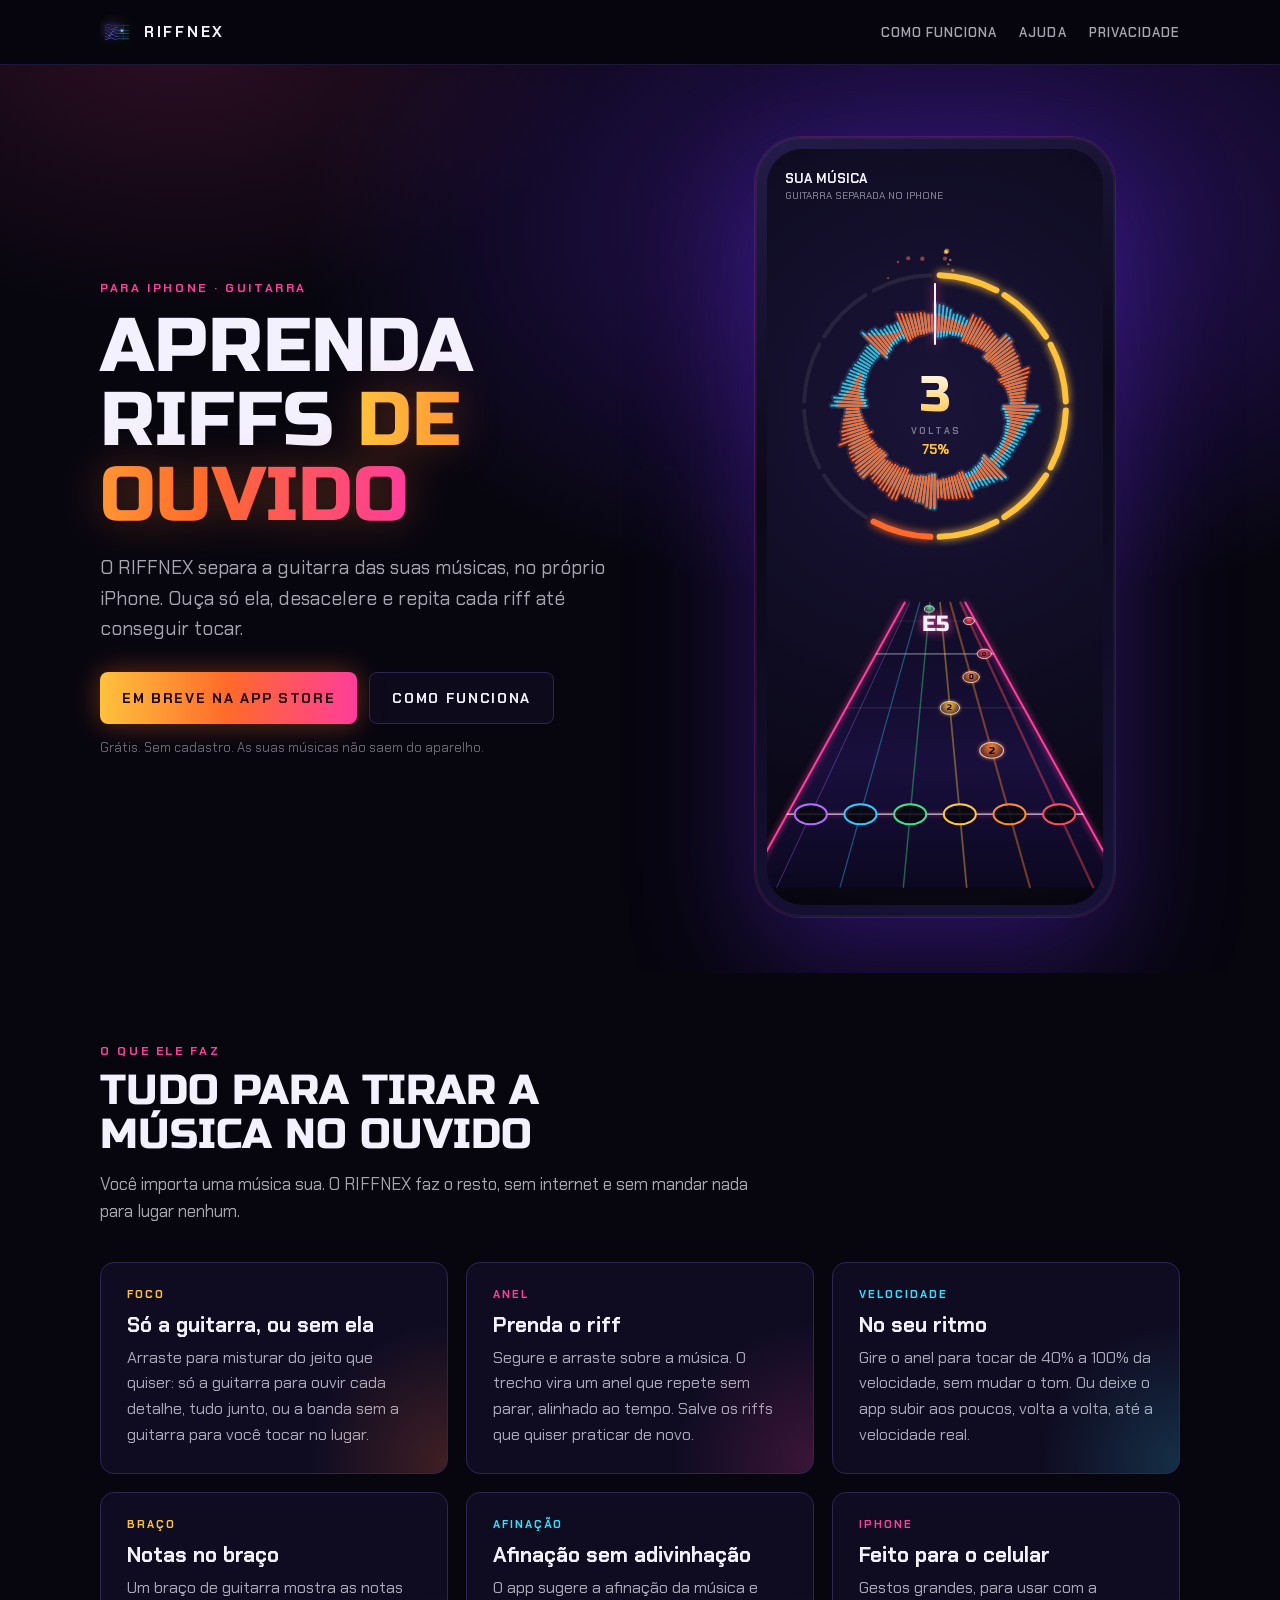
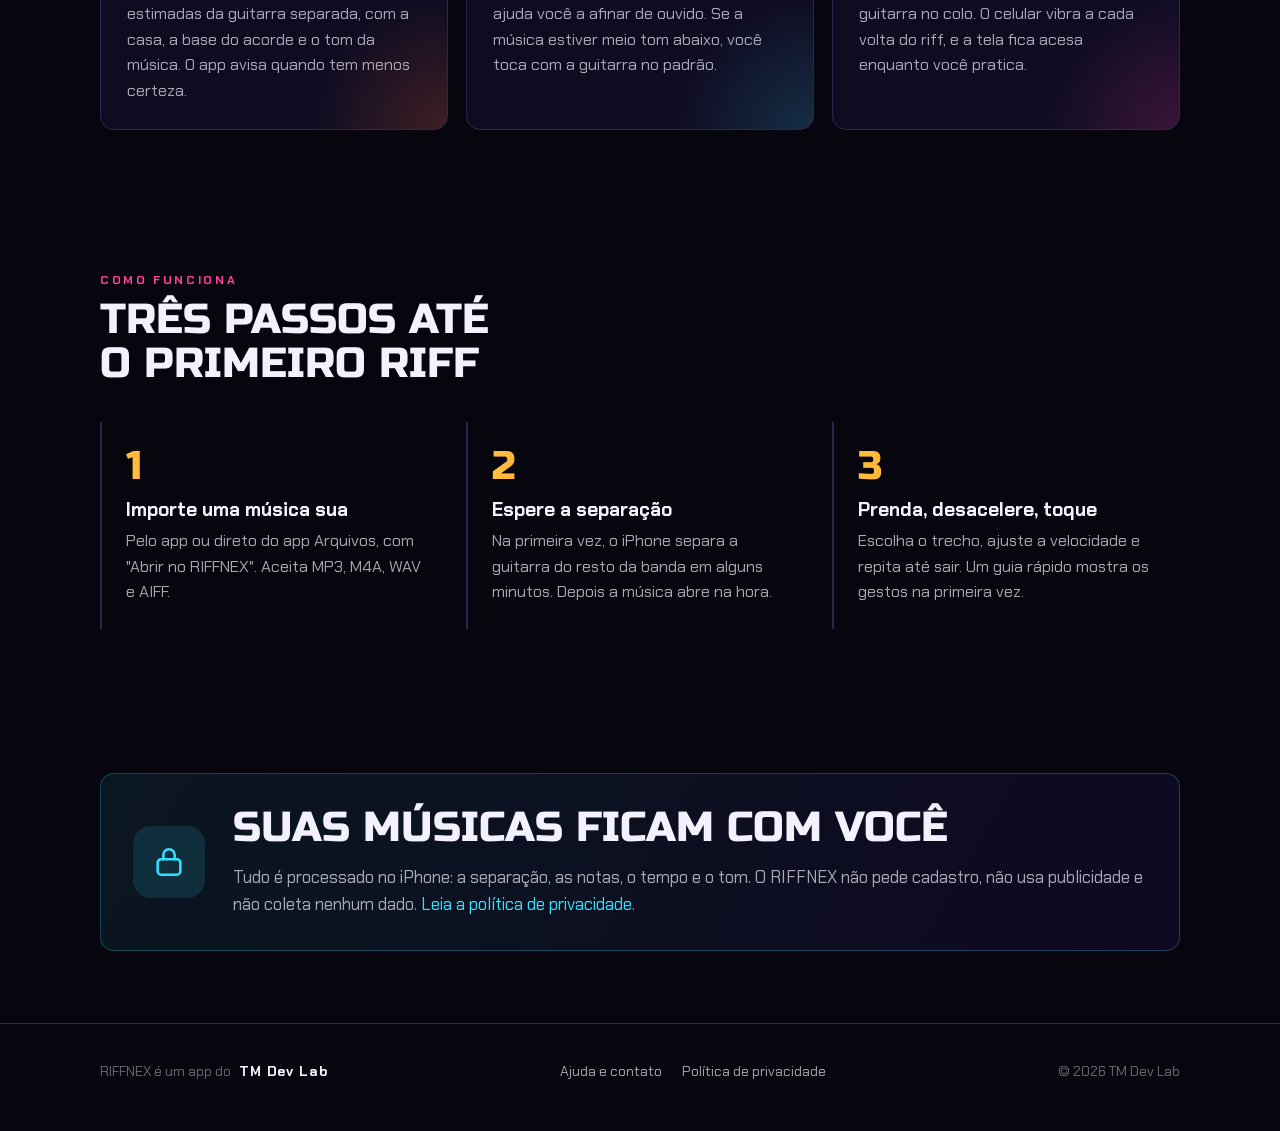
==== site/index.html @ 517b876e "Site for riffnex.tmdevlab.com in site/ (home with a live arena animation, help, privacy), app links " ====
<!doctype html>
<html lang="pt-BR">
<head>
<meta charset="utf-8">
<meta name="viewport" content="width=device-width, initial-scale=1, viewport-fit=cover">
<title>RIFFNEX: aprenda riffs de ouvido</title>
<meta name="description" content="O RIFFNEX separa a guitarra das suas músicas no iPhone. Ouça só ela, desacelere e repita cada riff até tocar. Um app do TM Dev Lab.">
<meta name="theme-color" content="#07060f">
<link rel="icon" type="image/png" href="assets/favicon-64.png">
<link rel="apple-touch-icon" href="assets/apple-touch-icon.png">
<meta property="og:title" content="RIFFNEX: aprenda riffs de ouvido">
<meta property="og:description" content="O RIFFNEX separa a guitarra das suas músicas no iPhone. Ouça só ela, desacelere e repita cada riff até tocar. Um app do TM Dev Lab.">
<meta property="og:image" content="https://riffnex.tmdevlab.com/assets/icon-512.png">
<meta property="og:type" content="website">
<link rel="preconnect" href="https://fonts.googleapis.com">
<link rel="preconnect" href="https://fonts.gstatic.com" crossorigin>
<link rel="stylesheet" href="https://fonts.googleapis.com/css2?family=Chakra+Petch:wght@400;500;600;700&family=Russo+One&display=swap">
<link rel="stylesheet" href="assets/style.css">
</head>
<body>
<header class="top">
  <div class="wrap">
    <a class="brand" href=""><img src="assets/icon-512.png" alt="" width="34" height="34">RIFFNEX</a>
    <nav class="nav" aria-label="Principal">
      <a class="hide-sm" href="#como-funciona">Como funciona</a>
      <a href="suporte/">Ajuda</a>
      <a href="privacidade/">Privacidade</a>
    </nav>
  </div>
</header>
<main>
<section class="hero">
  <div class="wrap">
    <div>
      <div class="eyebrow">Para iPhone · Guitarra</div>
      <h1>Aprenda riffs <span class="glow">de ouvido</span></h1>
      <p class="lead">O RIFFNEX separa a guitarra das suas músicas, no próprio iPhone. Ouça só ela, desacelere e repita cada riff até conseguir tocar.</p>
      <div class="cta">
        <span class="btn primary soon" role="text">Em breve na App Store</span>
        <a class="btn ghost" href="#como-funciona">Como funciona</a>
      </div>
      <p class="note">Grátis. Sem cadastro. As suas músicas não saem do aparelho.</p>
    </div>
    <div class="phone" aria-label="Animação da tela de prática do RIFFNEX: um riff preso num anel que gira, e o braço da guitarra com as notas descendo">
      <canvas id="arena"></canvas>
    </div>
  </div>
</section>

<section id="recursos">
  <div class="wrap">
    <div class="section-head reveal">
      <div class="eyebrow">O que ele faz</div>
      <h2>Tudo para tirar a música no ouvido</h2>
      <p>Você importa uma música sua. O RIFFNEX faz o resto, sem internet e sem mandar nada para lugar nenhum.</p>
    </div>
    <div class="features">
      <article class="feature fire reveal">
        <div class="tag">Foco</div>
        <h3>Só a guitarra, ou sem ela</h3>
        <p>Arraste para misturar do jeito que quiser: só a guitarra para ouvir cada detalhe, tudo junto, ou a banda sem a guitarra para você tocar no lugar.</p>
      </article>
      <article class="feature magenta reveal">
        <div class="tag">Anel</div>
        <h3>Prenda o riff</h3>
        <p>Segure e arraste sobre a música. O trecho vira um anel que repete sem parar, alinhado ao tempo. Salve os riffs que quiser praticar de novo.</p>
      </article>
      <article class="feature cyan reveal">
        <div class="tag">Velocidade</div>
        <h3>No seu ritmo</h3>
        <p>Gire o anel para tocar de 40% a 100% da velocidade, sem mudar o tom. Ou deixe o app subir aos poucos, volta a volta, até a velocidade real.</p>
      </article>
      <article class="feature fire reveal">
        <div class="tag">Braço</div>
        <h3>Notas no braço</h3>
        <p>Um braço de guitarra mostra as notas estimadas da guitarra separada, com a casa, a base do acorde e o tom da música. O app avisa quando tem menos certeza.</p>
      </article>
      <article class="feature cyan reveal">
        <div class="tag">Afinação</div>
        <h3>Afinação sem adivinhação</h3>
        <p>O app sugere a afinação da música e ajuda você a afinar de ouvido. Se a música estiver meio tom abaixo, você toca com a guitarra no padrão.</p>
      </article>
      <article class="feature magenta reveal">
        <div class="tag">iPhone</div>
        <h3>Feito para o celular</h3>
        <p>Gestos grandes, para usar com a guitarra no colo. O celular vibra a cada volta do riff, e a tela fica acesa enquanto você pratica.</p>
      </article>
    </div>
  </div>
</section>

<section id="como-funciona">
  <div class="wrap">
    <div class="section-head reveal">
      <div class="eyebrow">Como funciona</div>
      <h2>Três passos até o primeiro riff</h2>
    </div>
    <div class="steps">
      <div class="step reveal"><b>1</b><h3>Importe uma música sua</h3><p>Pelo app ou direto do app Arquivos, com "Abrir no RIFFNEX". Aceita MP3, M4A, WAV e AIFF.</p></div>
      <div class="step reveal"><b>2</b><h3>Espere a separação</h3><p>Na primeira vez, o iPhone separa a guitarra do resto da banda em alguns minutos. Depois a música abre na hora.</p></div>
      <div class="step reveal"><b>3</b><h3>Prenda, desacelere, toque</h3><p>Escolha o trecho, ajuste a velocidade e repita até sair. Um guia rápido mostra os gestos na primeira vez.</p></div>
    </div>
  </div>
</section>

<section>
  <div class="wrap">
    <div class="private reveal">
      <div class="badge" aria-hidden="true">
        <svg width="34" height="34" viewBox="0 0 24 24" fill="none" stroke="currentColor" stroke-width="1.8" stroke-linecap="round" stroke-linejoin="round"><rect x="4" y="10" width="16" height="11" rx="2.5"/><path d="M8 10V7a4 4 0 0 1 8 0v3"/></svg>
      </div>
      <div>
        <h2>Suas músicas ficam com você</h2>
        <p>Tudo é processado no iPhone: a separação, as notas, o tempo e o tom. O RIFFNEX não pede cadastro, não usa publicidade e não coleta nenhum dado. <a href="privacidade/">Leia a política de privacidade</a>.</p>
      </div>
    </div>
  </div>
</section>
</main>
<footer>
  <div class="wrap">
    <span class="lab">RIFFNEX é um app do <a href="https://www.tmdevlab.com"><strong>TM Dev Lab</strong></a></span>
    <nav aria-label="Rodapé">
      <a href="suporte/">Ajuda e contato</a>
      <a href="privacidade/">Política de privacidade</a>
    </nav>
    <span>© 2026 TM Dev Lab</span>
  </div>
</footer>
<script src="assets/hero.js"></script>
</body>
</html>
---- site/assets/style.css ----
/* RIFFNEX site: the app's arena look. Deep violet-black ground, the guitar burns orange,
   the band glows cyan, magenta lights the arena. Wide technical type for labels. */
:root {
  color-scheme: dark;
  --base: #07060f;
  --surface: #0f0c22;
  --raised: #1a1438;
  --line: #2c2650;
  --fg: #f4f1ff;
  --fg-2: rgba(244, 241, 255, 0.68);
  --fg-3: rgba(244, 241, 255, 0.42);
  --fire: #ff6a2b;
  --fire-2: #ffc23d;
  --cyan: #33e1ff;
  --magenta: #ff3d9a;
  --violet: #6d2bff;
  --grad: linear-gradient(90deg, var(--fire-2), var(--fire) 50%, var(--magenta));
  --font-hud: "Chakra Petch", "Segoe UI", system-ui, sans-serif;
  --font-big: "Russo One", "Arial Black", Impact, sans-serif;
  --font-body: "Chakra Petch", system-ui, -apple-system, "Segoe UI", sans-serif;
  --radius: 14px;
  --gutter: max(20px, env(safe-area-inset-left, 0px));
}

* { box-sizing: border-box; }
html { scroll-behavior: smooth; }
body {
  margin: 0;
  background: var(--base);
  color: var(--fg);
  font-family: var(--font-body);
  font-size: 17px;
  line-height: 1.6;
  -webkit-font-smoothing: antialiased;
}
img { max-width: 100%; display: block; }
a { color: var(--cyan); text-decoration: none; }
a:hover { text-decoration: underline; }
a:focus-visible, button:focus-visible { outline: 2px solid var(--cyan); outline-offset: 3px; border-radius: 4px; }

.wrap { max-width: 1120px; margin: 0 auto; padding-left: var(--gutter); padding-right: max(20px, env(safe-area-inset-right, 0px)); }

/* Header */
.top {
  position: sticky; top: 0; z-index: 10;
  background: rgba(7, 6, 15, 0.78);
  backdrop-filter: blur(14px); -webkit-backdrop-filter: blur(14px);
  border-bottom: 1px solid rgba(44, 38, 80, 0.6);
}
.top .wrap { display: flex; align-items: center; justify-content: space-between; height: 64px; gap: 16px; }
.brand { display: flex; align-items: center; gap: 10px; color: var(--fg); font: 700 15px/1 var(--font-hud); letter-spacing: 0.18em; }
.brand:hover { text-decoration: none; }
.brand img { width: 34px; height: 34px; border-radius: 9px; }
.nav { display: flex; gap: 22px; font: 600 13px/1 var(--font-hud); letter-spacing: 0.08em; text-transform: uppercase; }
.nav a { color: var(--fg-2); }
.nav a:hover, .nav a[aria-current="page"] { color: var(--fg); text-decoration: none; }

/* Hero */
.hero { position: relative; overflow: hidden; padding: 72px 0 56px; }
.hero::before {
  content: ""; position: absolute; inset: -30% -10% auto; height: 120%;
  background: radial-gradient(60% 50% at 70% 40%, rgba(109, 43, 255, 0.35), transparent 70%),
              radial-gradient(40% 40% at 20% 20%, rgba(255, 61, 154, 0.16), transparent 70%);
  pointer-events: none;
}
.hero .wrap { position: relative; display: grid; grid-template-columns: 1.05fr 0.95fr; gap: 48px; align-items: center; }
.eyebrow { font: 700 12px/1 var(--font-hud); letter-spacing: 0.22em; text-transform: uppercase; color: var(--magenta); }
h1 {
  font: 400 clamp(40px, 6.4vw, 76px)/0.98 var(--font-big);
  text-transform: uppercase; margin: 16px 0 20px; text-wrap: balance;
}
h1 .glow { background: var(--grad); -webkit-background-clip: text; background-clip: text; color: transparent; filter: drop-shadow(0 0 22px rgba(255, 106, 43, 0.35)); }
.lead { font-size: 19px; color: var(--fg-2); max-width: 34em; margin: 0 0 28px; }
.cta { display: flex; flex-wrap: wrap; gap: 12px; align-items: center; }
.btn {
  display: inline-flex; align-items: center; gap: 10px; height: 52px; padding: 0 22px;
  border-radius: 8px; font: 700 14px/1 var(--font-hud); letter-spacing: 0.12em; text-transform: uppercase;
}
.btn.primary { background: var(--grad); color: #1a0610; box-shadow: 0 0 28px rgba(255, 106, 43, 0.4); }
.btn.ghost { border: 1px solid var(--line); color: var(--fg); background: rgba(15, 12, 34, 0.7); }
.btn:hover { text-decoration: none; filter: brightness(1.08); }
.btn.soon { cursor: default; }
.btn.soon:hover { filter: none; }
.note { font-size: 13px; color: var(--fg-3); margin-top: 14px; }

/* Phone with the live arena */
.phone {
  position: relative; justify-self: center; width: min(360px, 100%); aspect-ratio: 9 / 19.5;
  border-radius: 46px; padding: 12px;
  background: linear-gradient(160deg, #241c4a, #0b0918 40%, #18123a);
  box-shadow: 0 0 0 1px rgba(255, 61, 154, 0.18), 0 40px 120px rgba(109, 43, 255, 0.35), inset 0 0 0 2px rgba(255, 255, 255, 0.04);
}
.phone canvas { width: 100%; height: 100%; border-radius: 36px; display: block; background: var(--surface); }

/* Sections */
section { padding: 72px 0; }
.section-head { max-width: 40em; margin-bottom: 36px; }
h2 { font: 400 clamp(28px, 4vw, 42px)/1.05 var(--font-big); text-transform: uppercase; margin: 12px 0 14px; text-wrap: balance; }
.section-head p { color: var(--fg-2); margin: 0; }

.features { display: grid; grid-template-columns: repeat(3, minmax(0, 1fr)); gap: 18px; }
.feature {
  position: relative; padding: 26px; border-radius: var(--radius); background: var(--surface);
  border: 1px solid var(--line); overflow: hidden; min-width: 0;
}
.feature::after {
  content: ""; position: absolute; inset: auto -40% -60% auto; width: 80%; aspect-ratio: 1;
  background: radial-gradient(circle, var(--accent, rgba(255, 61, 154, 0.16)), transparent 70%);
  pointer-events: none;
}
.feature .tag { font: 700 11px/1 var(--font-hud); letter-spacing: 0.18em; text-transform: uppercase; color: var(--accent-fg, var(--fire-2)); }
.feature h3 { font: 700 21px/1.2 var(--font-hud); margin: 12px 0 8px; }
.feature p { margin: 0; color: var(--fg-2); font-size: 16px; }
.feature.fire { --accent: rgba(255, 106, 43, 0.2); --accent-fg: var(--fire-2); }
.feature.cyan { --accent: rgba(51, 225, 255, 0.16); --accent-fg: var(--cyan); }
.feature.magenta { --accent: rgba(255, 61, 154, 0.18); --accent-fg: var(--magenta); }

.steps { display: grid; grid-template-columns: repeat(3, minmax(0, 1fr)); gap: 18px; counter-reset: step; }
.step { padding: 24px; border-left: 2px solid var(--line); min-width: 0; }
.step b { display: block; font: 400 40px/1 var(--font-big); background: var(--grad); -webkit-background-clip: text; background-clip: text; color: transparent; }
.step h3 { font: 700 19px/1.25 var(--font-hud); margin: 12px 0 6px; }
.step p { margin: 0; color: var(--fg-2); font-size: 16px; }

.private {
  display: grid; grid-template-columns: auto minmax(0, 1fr); gap: 28px; align-items: center;
  padding: 32px; border-radius: var(--radius); background: linear-gradient(120deg, rgba(51, 225, 255, 0.08), rgba(109, 43, 255, 0.08));
  border: 1px solid rgba(51, 225, 255, 0.25);
}
.private .badge { width: 72px; height: 72px; border-radius: 18px; display: grid; place-items: center; background: rgba(51, 225, 255, 0.12); color: var(--cyan); }
.private h2 { margin-top: 0; }
.private p { margin: 0; color: var(--fg-2); }

/* Long text pages */
.page { padding: 56px 0 72px; }
.page .wrap { max-width: 760px; }
.page h1 { font-size: clamp(34px, 5vw, 52px); }
.page h2 { font-size: clamp(22px, 3vw, 28px); margin-top: 40px; }
.page p, .page li { color: var(--fg-2); }
.page ul { padding-left: 1.2em; }
.page li { margin: 6px 0; }
.updated { font: 600 12px/1 var(--font-hud); letter-spacing: 0.14em; text-transform: uppercase; color: var(--fg-3); }

.faq details {
  border: 1px solid var(--line); border-radius: 10px; background: var(--surface); padding: 0 20px; margin: 12px 0;
}
.faq summary { cursor: pointer; list-style: none; padding: 18px 0; font: 700 17px/1.35 var(--font-hud); color: var(--fg); display: flex; justify-content: space-between; gap: 16px; }
.faq summary::-webkit-details-marker { display: none; }
.faq summary::after { content: "+"; color: var(--magenta); font-size: 22px; line-height: 1; transition: transform 0.2s; }
.faq details[open] summary::after { transform: rotate(45deg); }
.faq details p { margin: 0 0 18px; }

/* Footer */
footer { border-top: 1px solid var(--line); padding: 36px 0 48px; color: var(--fg-3); font-size: 14px; }
footer .wrap { display: flex; flex-wrap: wrap; gap: 18px; justify-content: space-between; align-items: center; }
footer nav { display: flex; gap: 20px; flex-wrap: wrap; }
footer a { color: var(--fg-2); }
.lab { display: inline-flex; align-items: center; gap: 8px; }
.lab strong { color: var(--fg); font-family: var(--font-hud); letter-spacing: 0.06em; }

/* Reveal on scroll: visible by default, animated only when JavaScript is on. */
.js .reveal { opacity: 0; transform: translateY(18px); transition: opacity 0.7s ease, transform 0.7s cubic-bezier(.2, .8, .2, 1); }
.js .reveal.in { opacity: 1; transform: none; }

@media (max-width: 900px) {
  .hero { padding-top: 40px; }
  .hero .wrap { grid-template-columns: minmax(0, 1fr); gap: 40px; }
  .features, .steps { grid-template-columns: minmax(0, 1fr); }
  .nav { gap: 14px; }
}
@media (max-width: 520px) {
  .nav a.hide-sm { display: none; }
  .private { grid-template-columns: minmax(0, 1fr); padding: 24px; }
  section { padding: 56px 0; }
}
@media (prefers-reduced-motion: reduce) {
  html { scroll-behavior: auto; }
  .js .reveal { opacity: 1; transform: none; transition: none; }
}
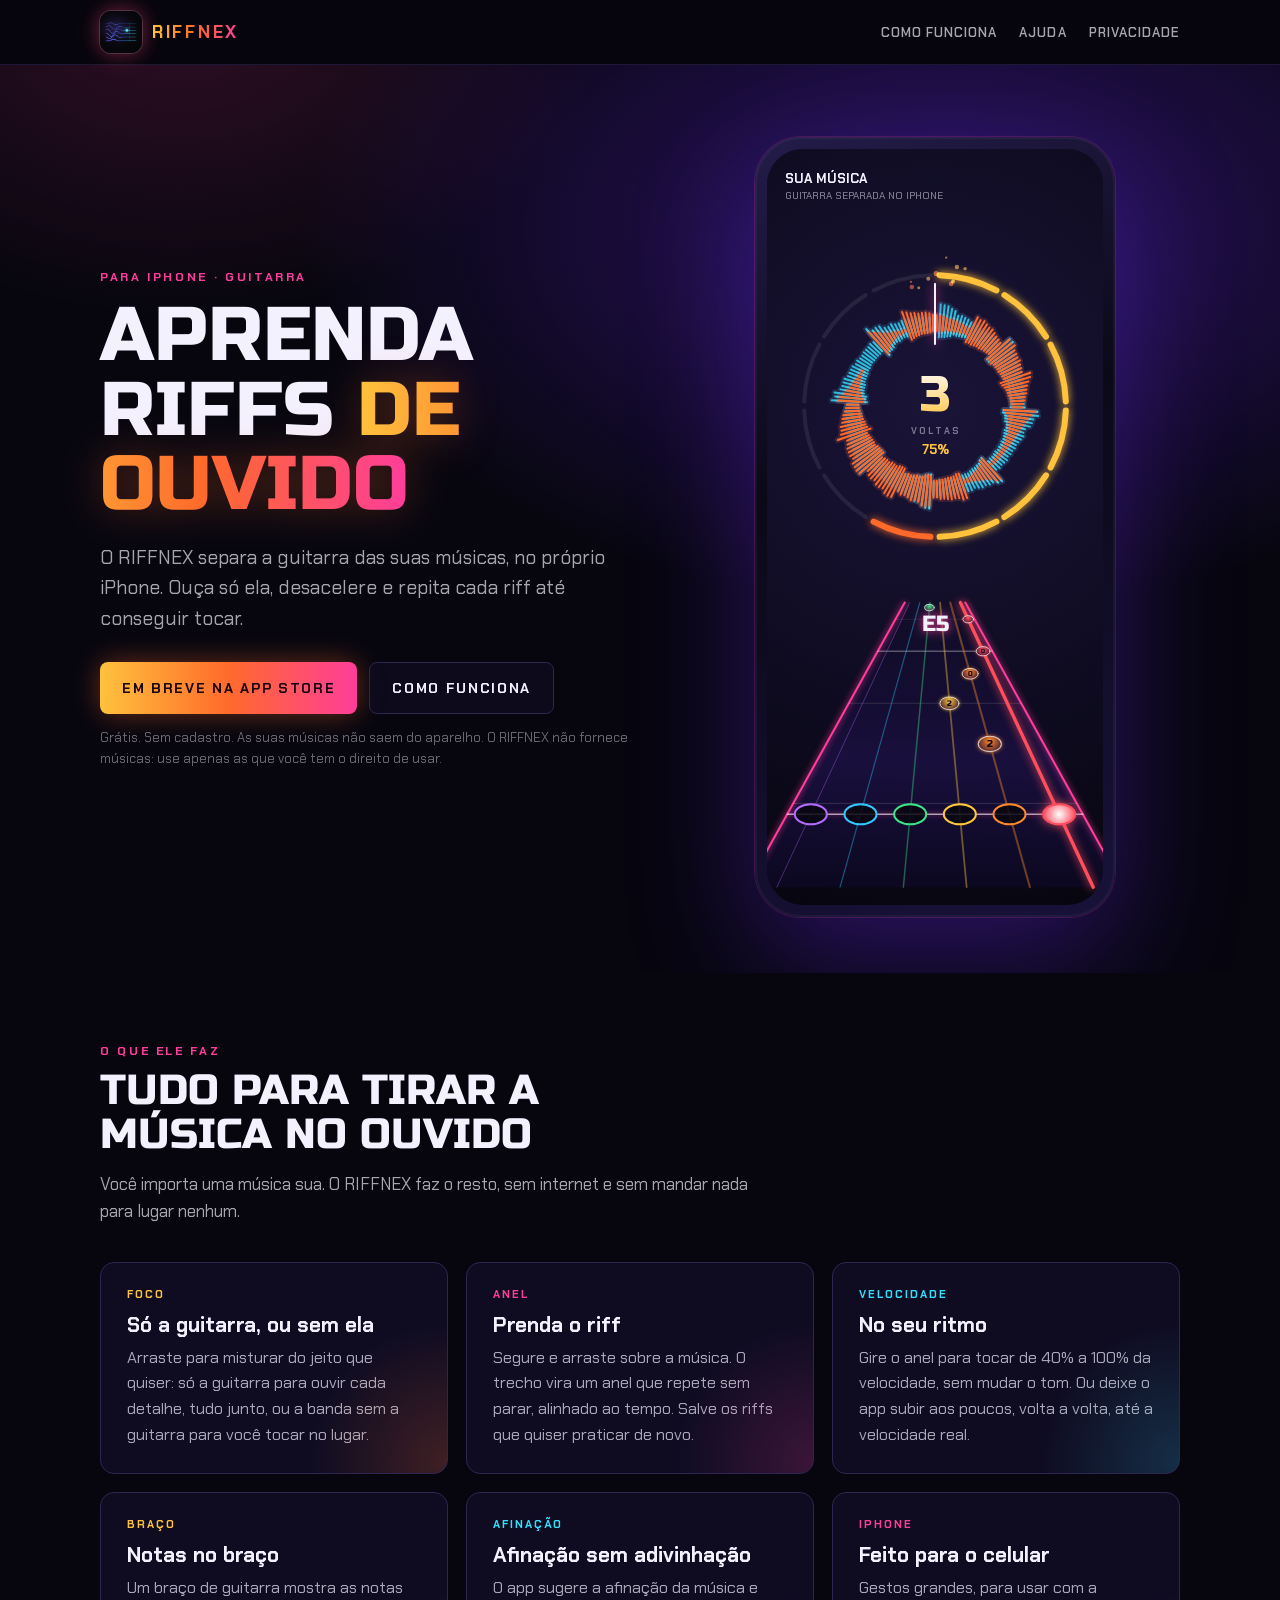
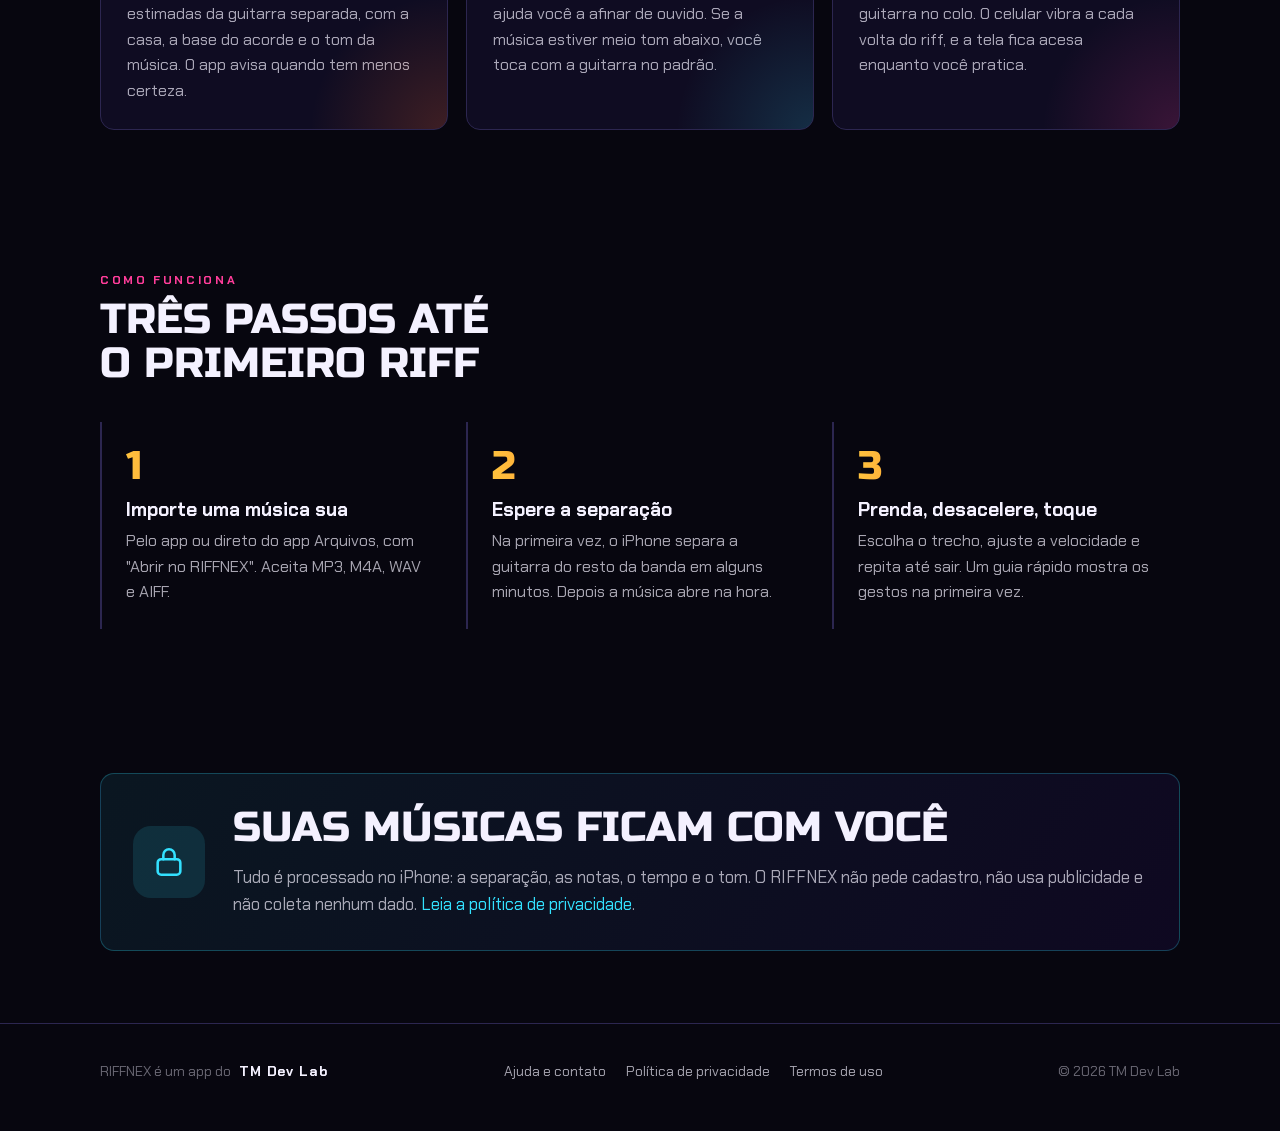
==== commit 51371332: "Site: terms of use page (user is responsible for imported music, notes are estimates), linked from f" ====
--- a/site/index.html
+++ b/site/index.html
@@ -20,7 +20,7 @@
 <body>
 <header class="top">
   <div class="wrap">
-    <a class="brand" href=""><img src="assets/icon-512.png" alt="" width="34" height="34">RIFFNEX</a>
+    <a class="brand" href=""><img src="assets/icon-512.png" alt="" width="42" height="42"><span>RIFFNEX</span></a>
     <nav class="nav" aria-label="Principal">
       <a class="hide-sm" href="#como-funciona">Como funciona</a>
       <a href="suporte/">Ajuda</a>
@@ -39,7 +39,7 @@
         <span class="btn primary soon" role="text">Em breve na App Store</span>
         <a class="btn ghost" href="#como-funciona">Como funciona</a>
       </div>
-      <p class="note">Grátis. Sem cadastro. As suas músicas não saem do aparelho.</p>
+      <p class="note">Grátis. Sem cadastro. As suas músicas não saem do aparelho. O RIFFNEX não fornece músicas: use apenas as que você tem o direito de usar.</p>
     </div>
     <div class="phone" aria-label="Animação da tela de prática do RIFFNEX: um riff preso num anel que gira, e o braço da guitarra com as notas descendo">
       <canvas id="arena"></canvas>
@@ -123,6 +123,7 @@
     <nav aria-label="Rodapé">
       <a href="suporte/">Ajuda e contato</a>
       <a href="privacidade/">Política de privacidade</a>
+      <a href="termos/">Termos de uso</a>
     </nav>
     <span>© 2026 TM Dev Lab</span>
   </div>
--- a/site/assets/style.css
+++ b/site/assets/style.css
@@ -50,7 +50,11 @@
 .top .wrap { display: flex; align-items: center; justify-content: space-between; height: 64px; gap: 16px; }
 .brand { display: flex; align-items: center; gap: 10px; color: var(--fg); font: 700 15px/1 var(--font-hud); letter-spacing: 0.18em; }
 .brand:hover { text-decoration: none; }
-.brand img { width: 34px; height: 34px; border-radius: 9px; }
+.brand img {
+  width: 42px; height: 42px; border-radius: 11px;
+  box-shadow: 0 0 0 1px rgba(255, 255, 255, 0.14), 0 0 18px rgba(255, 61, 154, 0.35), 0 0 32px rgba(255, 106, 43, 0.18);
+}
+.brand span { background: var(--grad); -webkit-background-clip: text; background-clip: text; color: transparent; font-size: 17px; }
 .nav { display: flex; gap: 22px; font: 600 13px/1 var(--font-hud); letter-spacing: 0.08em; text-transform: uppercase; }
 .nav a { color: var(--fg-2); }
 .nav a:hover, .nav a[aria-current="page"] { color: var(--fg); text-decoration: none; }
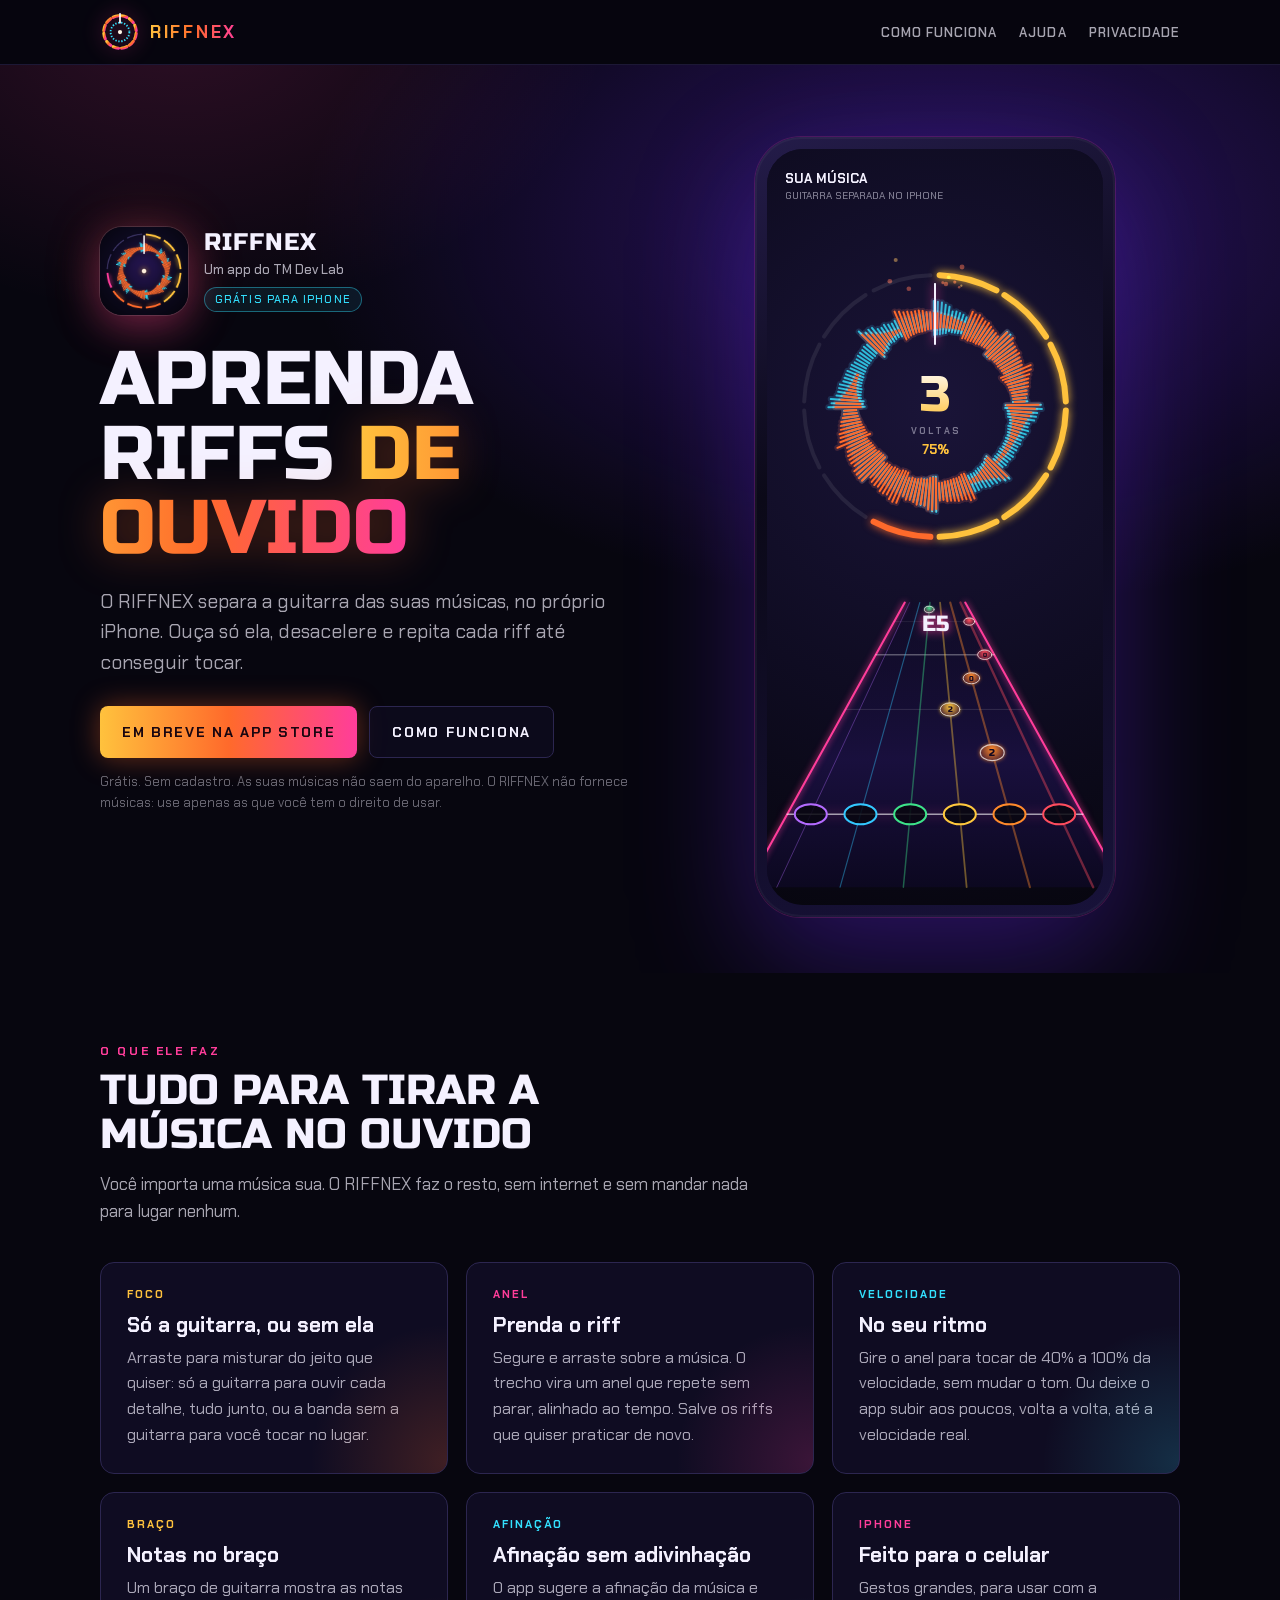
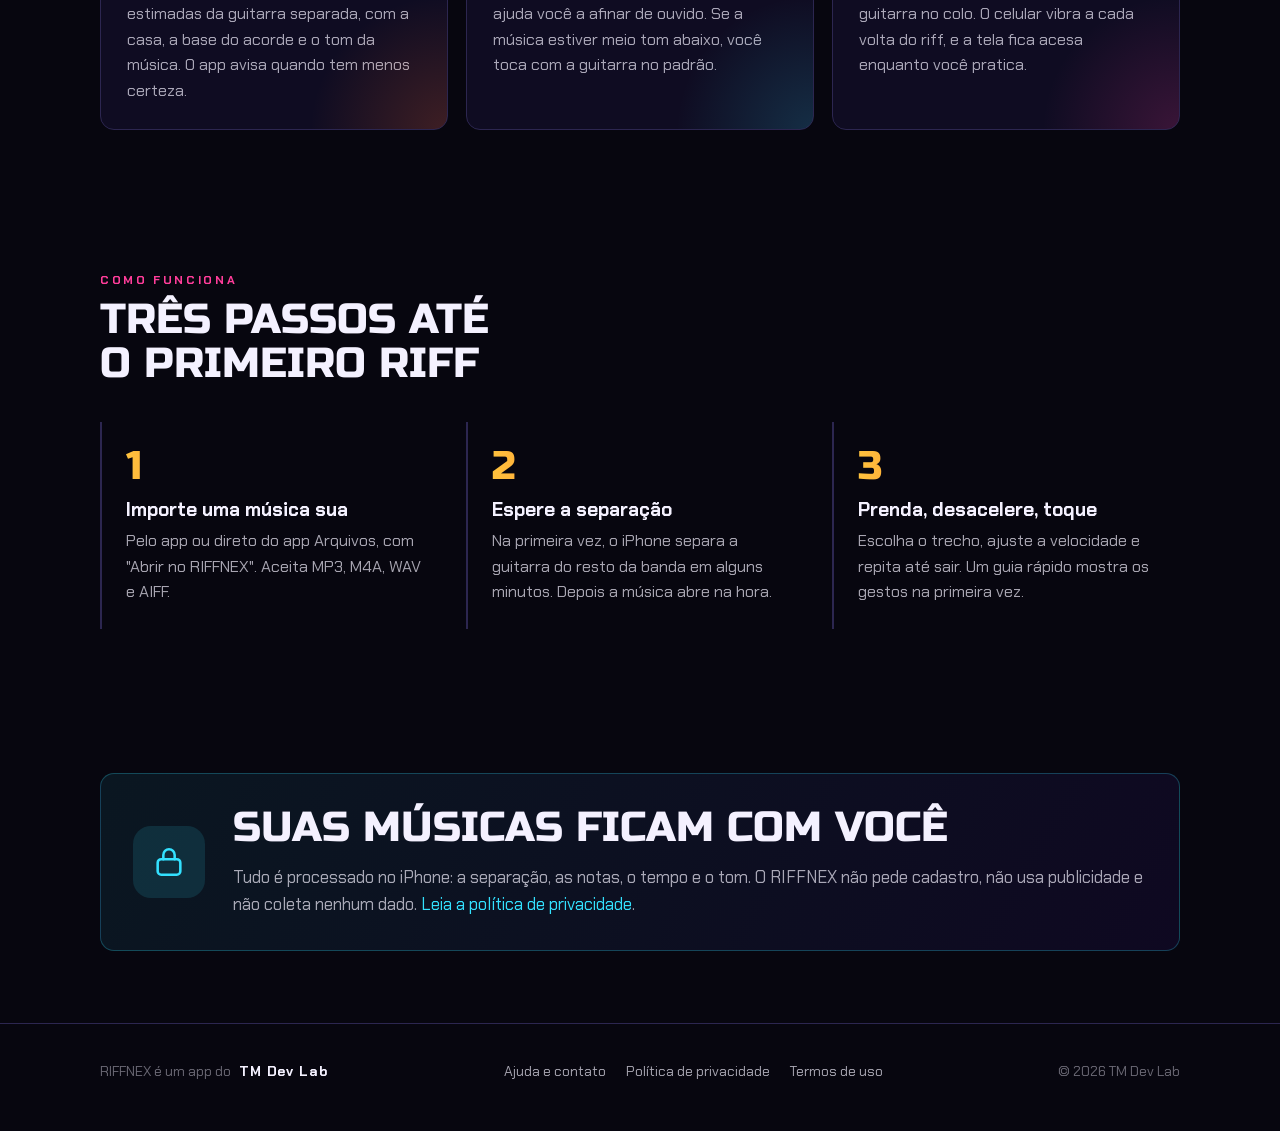
==== commit 5267c03f: "Site: crisp vector ring mark in the header, full icon large in an App Store style card on the home p" ====
--- a/site/index.html
+++ b/site/index.html
@@ -20,7 +20,13 @@
 <body>
 <header class="top">
   <div class="wrap">
-    <a class="brand" href=""><img src="assets/icon-512.png" alt="" width="42" height="42"><span>RIFFNEX</span></a>
+    <a class="brand" href=""><svg class="mark" viewBox="0 0 64 64" width="40" height="40" aria-hidden="true">
+  <defs><linearGradient id="rxg" x1="0" y1="0" x2="1" y2="1"><stop offset="0" stop-color="#ffc23d"/><stop offset=".5" stop-color="#ff6a2b"/><stop offset="1" stop-color="#ff3d9a"/></linearGradient></defs>
+  <g fill="none" stroke="url(#rxg)" stroke-width="5" stroke-linecap="round"><path d="M34.27 6.10 A26 26 0 0 1 42.99 8.44"/><path d="M46.91 10.70 A26 26 0 0 1 53.30 17.09"/><path d="M55.56 21.01 A26 26 0 0 1 57.90 29.73"/><path d="M57.90 34.27 A26 26 0 0 1 55.56 42.99"/><path d="M53.30 46.91 A26 26 0 0 1 46.91 53.30"/><path d="M42.99 55.56 A26 26 0 0 1 34.27 57.90"/><path d="M29.73 57.90 A26 26 0 0 1 21.01 55.56"/><path d="M17.09 53.30 A26 26 0 0 1 10.70 46.91"/><path d="M8.44 42.99 A26 26 0 0 1 6.10 34.27"/><path d="M6.10 29.73 A26 26 0 0 1 8.44 21.01"/><path d="M10.70 17.09 A26 26 0 0 1 17.09 10.70"/><path d="M21.01 8.44 A26 26 0 0 1 29.73 6.10"/></g>
+  <circle cx="32" cy="32" r="15" fill="none" stroke="#33e1ff" stroke-width="3" stroke-dasharray="2.2 2.6"/>
+  <circle cx="32" cy="32" r="3.4" fill="#fff4e6"/>
+  <rect x="30.6" y="1.5" width="2.8" height="17" rx="1.4" fill="#fff"/>
+</svg><span>RIFFNEX</span></a>
     <nav class="nav" aria-label="Principal">
       <a class="hide-sm" href="#como-funciona">Como funciona</a>
       <a href="suporte/">Ajuda</a>
@@ -32,7 +38,14 @@
 <section class="hero">
   <div class="wrap">
     <div>
-      <div class="eyebrow">Para iPhone · Guitarra</div>
+      <div class="appcard">
+        <img src="assets/icon-512.png" alt="Ícone do RIFFNEX: um anel com a guitarra em laranja e a banda em azul" width="88" height="88">
+        <div>
+          <strong>RIFFNEX</strong>
+          <span>Um app do TM Dev Lab</span>
+          <span class="soonpill">Grátis para iPhone</span>
+        </div>
+      </div>
       <h1>Aprenda riffs <span class="glow">de ouvido</span></h1>
       <p class="lead">O RIFFNEX separa a guitarra das suas músicas, no próprio iPhone. Ouça só ela, desacelere e repita cada riff até conseguir tocar.</p>
       <div class="cta">
--- a/site/assets/style.css
+++ b/site/assets/style.css
@@ -50,10 +50,8 @@
 .top .wrap { display: flex; align-items: center; justify-content: space-between; height: 64px; gap: 16px; }
 .brand { display: flex; align-items: center; gap: 10px; color: var(--fg); font: 700 15px/1 var(--font-hud); letter-spacing: 0.18em; }
 .brand:hover { text-decoration: none; }
-.brand img {
-  width: 42px; height: 42px; border-radius: 11px;
-  box-shadow: 0 0 0 1px rgba(255, 255, 255, 0.14), 0 0 18px rgba(255, 61, 154, 0.35), 0 0 32px rgba(255, 106, 43, 0.18);
-}
+.brand .mark { width: 40px; height: 40px; filter: drop-shadow(0 0 10px rgba(255, 61, 154, 0.45)); transition: transform 0.6s cubic-bezier(.2, .8, .2, 1); }
+.brand:hover .mark { transform: rotate(30deg); }
 .brand span { background: var(--grad); -webkit-background-clip: text; background-clip: text; color: transparent; font-size: 17px; }
 .nav { display: flex; gap: 22px; font: 600 13px/1 var(--font-hud); letter-spacing: 0.08em; text-transform: uppercase; }
 .nav a { color: var(--fg-2); }
@@ -68,6 +66,17 @@
   pointer-events: none;
 }
 .hero .wrap { position: relative; display: grid; grid-template-columns: 1.05fr 0.95fr; gap: 48px; align-items: center; }
+.appcard { display: flex; align-items: center; gap: 16px; margin-bottom: 28px; }
+.appcard img {
+  width: 88px; height: 88px; border-radius: 22px;
+  box-shadow: 0 0 0 1px rgba(255, 255, 255, 0.12), 0 12px 40px rgba(255, 61, 154, 0.35), 0 0 60px rgba(255, 106, 43, 0.2);
+}
+.appcard strong { display: block; font: 400 24px/1 var(--font-big); letter-spacing: 0.04em; }
+.appcard span { display: block; font: 500 13px/1.4 var(--font-hud); color: var(--fg-2); margin-top: 6px; }
+.appcard .soonpill {
+  display: inline-block; margin-top: 8px; padding: 4px 10px; border-radius: 999px; font-size: 11px; letter-spacing: 0.1em;
+  text-transform: uppercase; color: var(--cyan); border: 1px solid rgba(51, 225, 255, 0.4); background: rgba(51, 225, 255, 0.08);
+}
 .eyebrow { font: 700 12px/1 var(--font-hud); letter-spacing: 0.22em; text-transform: uppercase; color: var(--magenta); }
 h1 {
   font: 400 clamp(40px, 6.4vw, 76px)/0.98 var(--font-big);
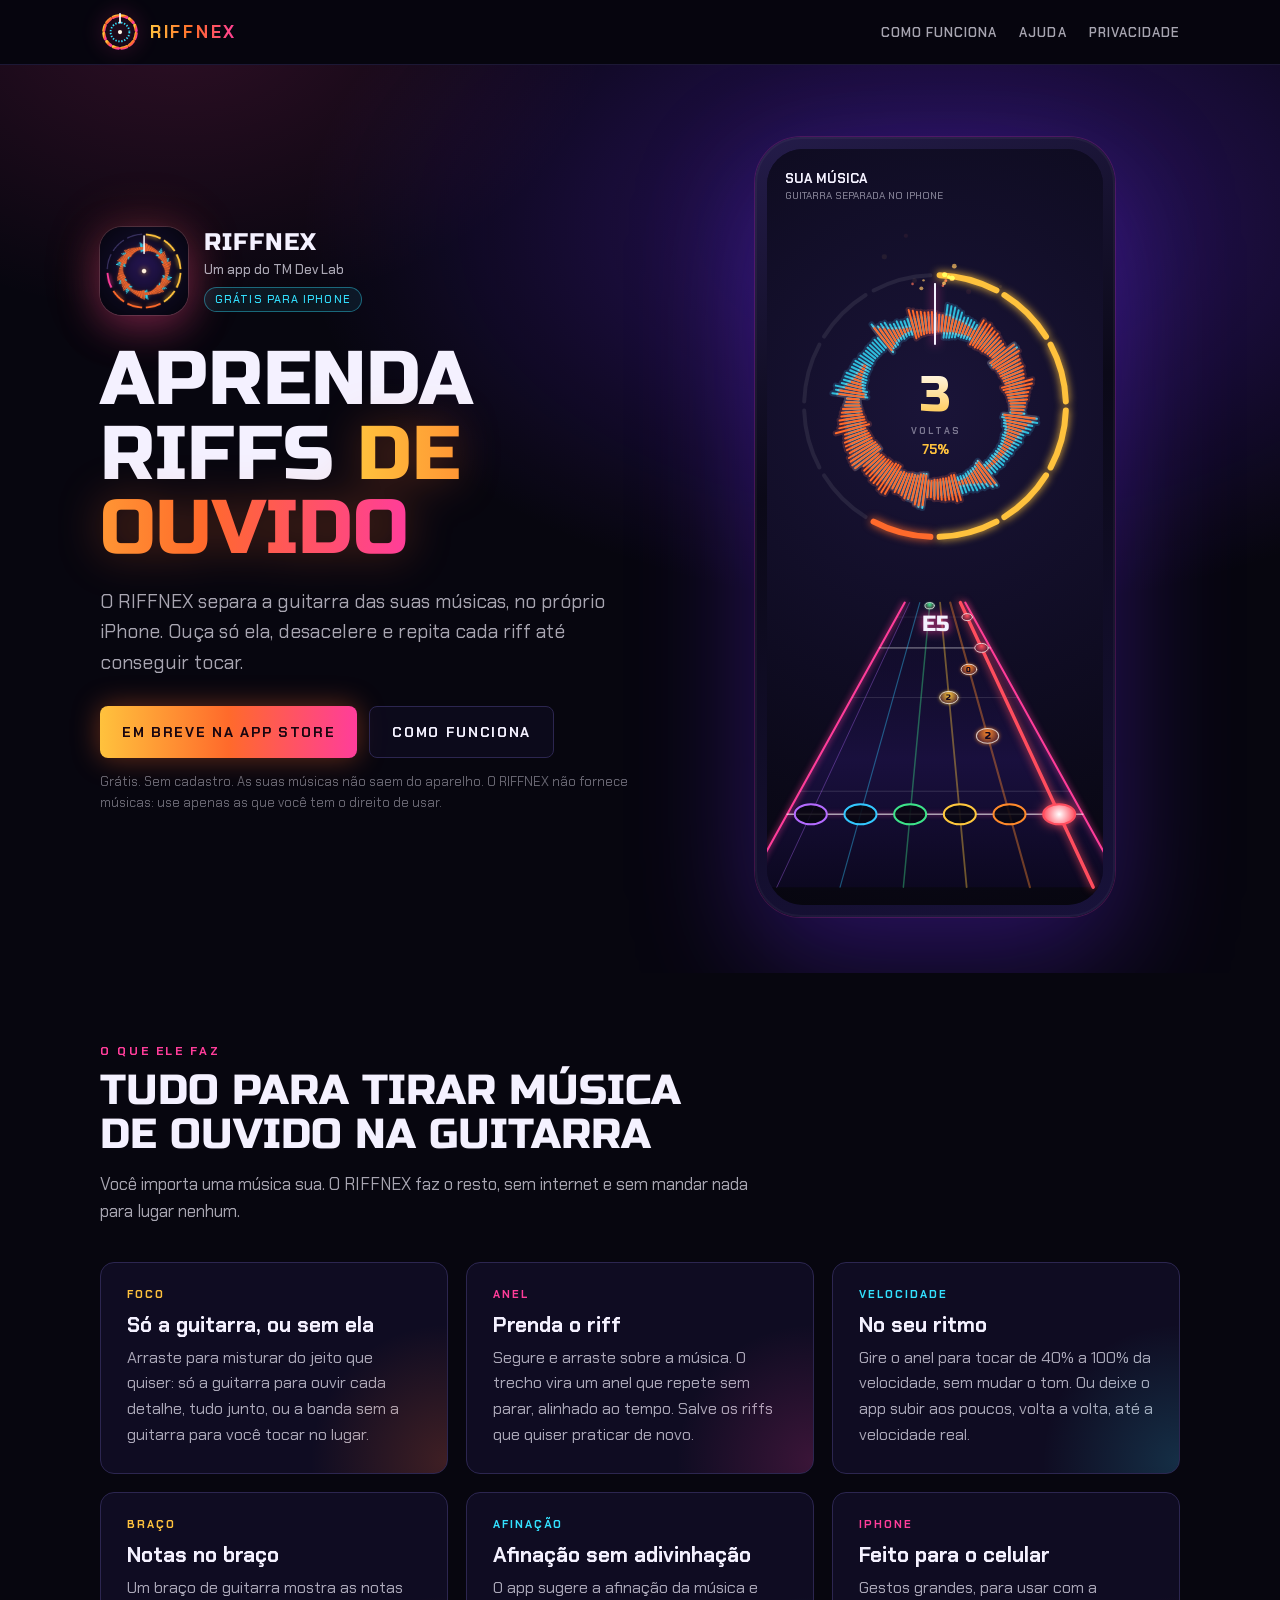
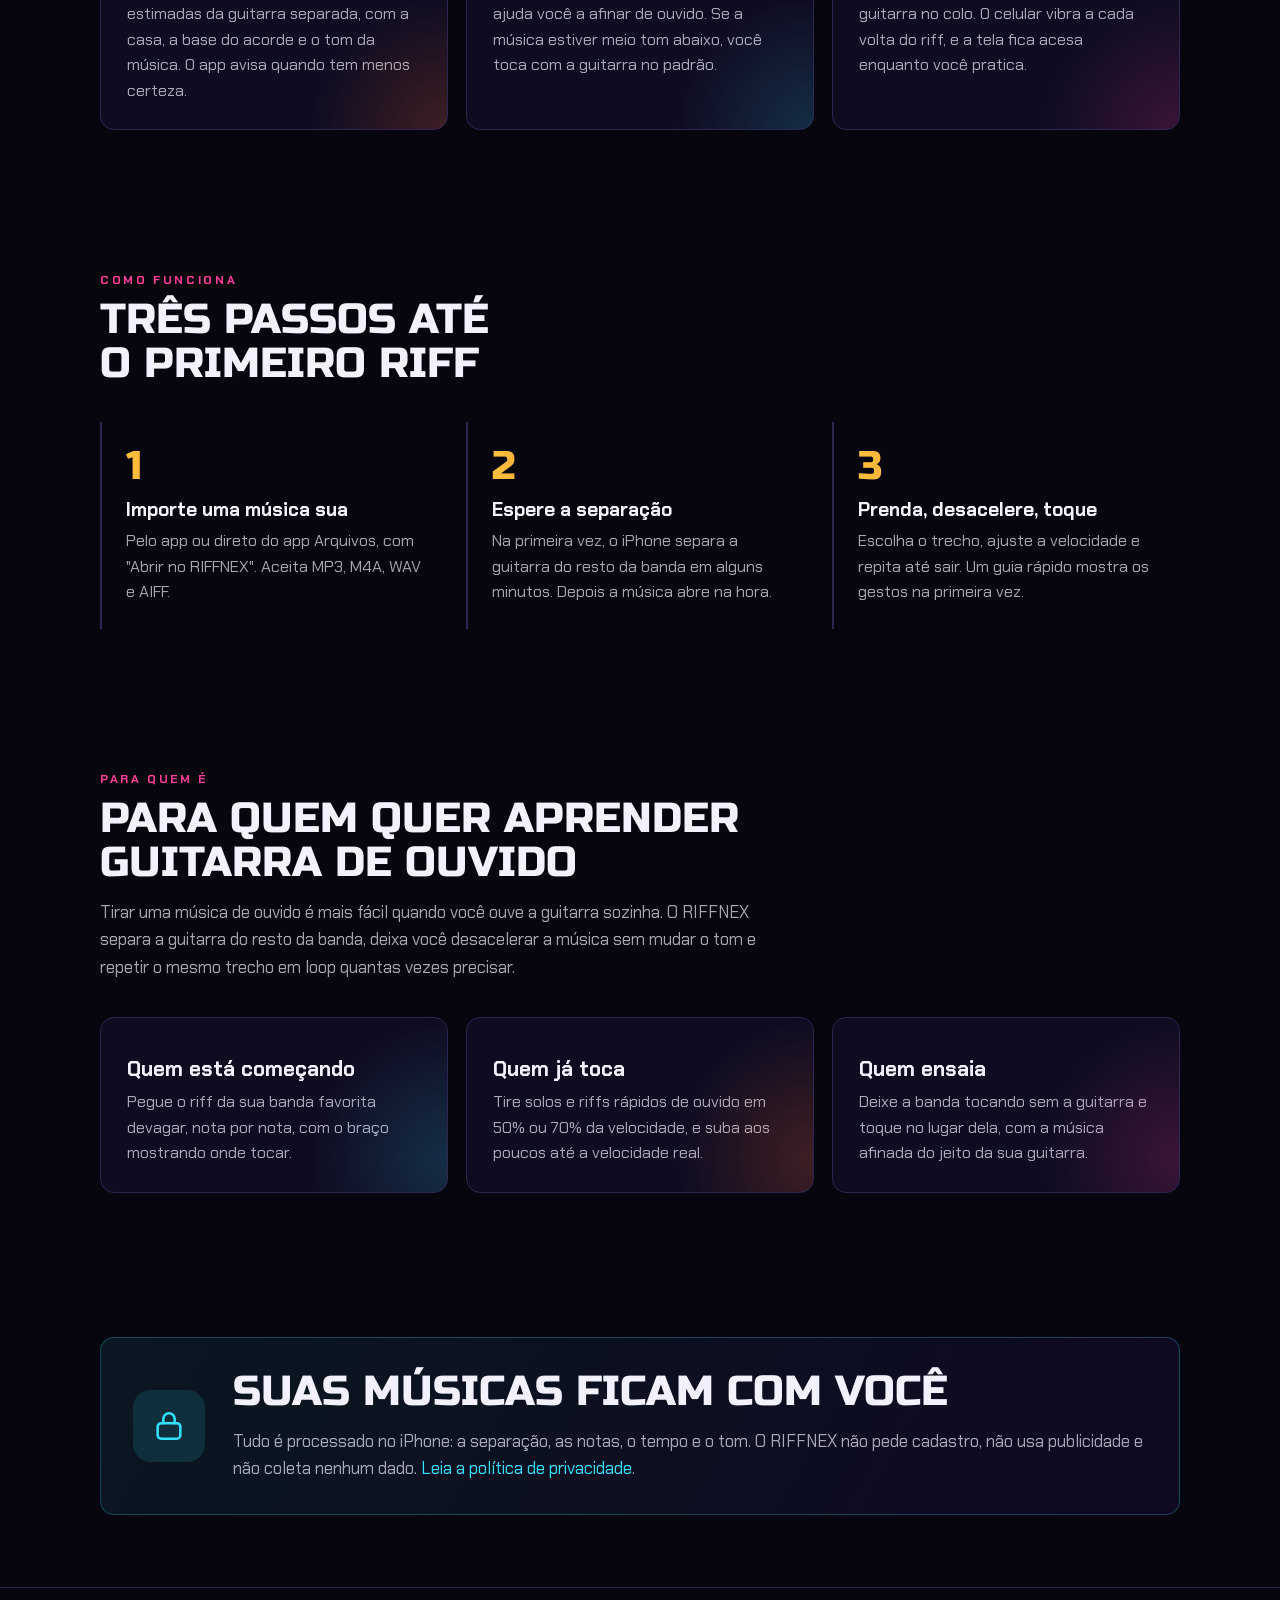
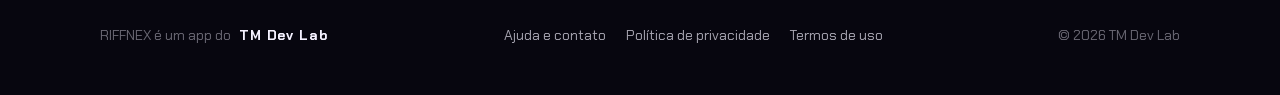
==== commit 78de6617: "Site SEO: page titles and descriptions for real searches, canonical URLs, Open Graph and Twitter car" ====
--- a/site/index.html
+++ b/site/index.html
@@ -3,15 +3,32 @@
 <head>
 <meta charset="utf-8">
 <meta name="viewport" content="width=device-width, initial-scale=1, viewport-fit=cover">
-<title>RIFFNEX: aprenda riffs de ouvido</title>
-<meta name="description" content="O RIFFNEX separa a guitarra das suas músicas no iPhone. Ouça só ela, desacelere e repita cada riff até tocar. Um app do TM Dev Lab.">
+<title>RIFFNEX: aprenda guitarra de ouvido com as suas músicas</title>
+<meta name="description" content="App grátis para iPhone que separa a guitarra das suas músicas. Ouça só a guitarra, desacelere sem mudar o tom e repita cada riff em loop até tocar. Tudo no aparelho, sem cadastro.">
+<meta name="robots" content="index, follow, max-image-preview:large">
 <meta name="theme-color" content="#07060f">
+<meta name="author" content="TM Dev Lab">
+<meta name="color-scheme" content="dark">
+<link rel="canonical" href="https://riffnex.tmdevlab.com/">
 <link rel="icon" type="image/png" href="assets/favicon-64.png">
 <link rel="apple-touch-icon" href="assets/apple-touch-icon.png">
-<meta property="og:title" content="RIFFNEX: aprenda riffs de ouvido">
-<meta property="og:description" content="O RIFFNEX separa a guitarra das suas músicas no iPhone. Ouça só ela, desacelere e repita cada riff até tocar. Um app do TM Dev Lab.">
-<meta property="og:image" content="https://riffnex.tmdevlab.com/assets/icon-512.png">
+<link rel="manifest" href="site.webmanifest">
 <meta property="og:type" content="website">
+<meta property="og:site_name" content="RIFFNEX">
+<meta property="og:locale" content="pt_BR">
+<meta property="og:url" content="https://riffnex.tmdevlab.com/">
+<meta property="og:title" content="RIFFNEX: aprenda guitarra de ouvido com as suas músicas">
+<meta property="og:description" content="App grátis para iPhone que separa a guitarra das suas músicas. Ouça só a guitarra, desacelere sem mudar o tom e repita cada riff em loop até tocar. Tudo no aparelho, sem cadastro.">
+<meta property="og:image" content="https://riffnex.tmdevlab.com/assets/og-image.png">
+<meta property="og:image:width" content="1200">
+<meta property="og:image:height" content="630">
+<meta property="og:image:alt" content="RIFFNEX: aprenda riffs de ouvido. Um app do TM Dev Lab.">
+<meta name="twitter:card" content="summary_large_image">
+<meta name="twitter:title" content="RIFFNEX: aprenda guitarra de ouvido com as suas músicas">
+<meta name="twitter:description" content="App grátis para iPhone que separa a guitarra das suas músicas. Ouça só a guitarra, desacelere sem mudar o tom e repita cada riff em loop até tocar. Tudo no aparelho, sem cadastro.">
+<meta name="twitter:image" content="https://riffnex.tmdevlab.com/assets/og-image.png">
+<script type="application/ld+json">{"@context": "https://schema.org", "@type": "SoftwareApplication", "name": "RIFFNEX", "url": "https://riffnex.tmdevlab.com/", "description": "App para iPhone que separa a guitarra das suas músicas no próprio aparelho, para você ouvir só ela, desacelerar e repetir cada riff até aprender de ouvido.", "applicationCategory": "MusicApplication", "applicationSubCategory": "Educação musical", "operatingSystem": "iOS 27", "inLanguage": "pt-BR", "image": "https://riffnex.tmdevlab.com/assets/icon-512.png", "screenshot": "https://riffnex.tmdevlab.com/assets/og-image.png", "offers": {"@type": "Offer", "price": "0", "priceCurrency": "BRL"}, "featureList": ["Separação da guitarra no iPhone", "Só a guitarra, tudo junto ou a banda sem a guitarra", "Loop de riffs alinhado ao tempo", "Velocidade de 40% a 100% sem mudar o tom", "Braço de guitarra com notas estimadas", "Sugestão de afinação e afinador de ouvido"], "author": {"@type": "Organization", "@id": "https://www.tmdevlab.com/#org", "name": "TM Dev Lab", "url": "https://www.tmdevlab.com"}, "publisher": {"@type": "Organization", "@id": "https://www.tmdevlab.com/#org", "name": "TM Dev Lab", "url": "https://www.tmdevlab.com"}}</script>
+<script type="application/ld+json">{"@context": "https://schema.org", "@type": "WebSite", "name": "RIFFNEX", "url": "https://riffnex.tmdevlab.com/", "inLanguage": "pt-BR", "publisher": {"@type": "Organization", "@id": "https://www.tmdevlab.com/#org", "name": "TM Dev Lab", "url": "https://www.tmdevlab.com"}}</script>
 <link rel="preconnect" href="https://fonts.googleapis.com">
 <link rel="preconnect" href="https://fonts.gstatic.com" crossorigin>
 <link rel="stylesheet" href="https://fonts.googleapis.com/css2?family=Chakra+Petch:wght@400;500;600;700&family=Russo+One&display=swap">
@@ -64,7 +81,7 @@
   <div class="wrap">
     <div class="section-head reveal">
       <div class="eyebrow">O que ele faz</div>
-      <h2>Tudo para tirar a música no ouvido</h2>
+      <h2>Tudo para tirar música de ouvido na guitarra</h2>
       <p>Você importa uma música sua. O RIFFNEX faz o resto, sem internet e sem mandar nada para lugar nenhum.</p>
     </div>
     <div class="features">
@@ -116,6 +133,30 @@
   </div>
 </section>
 
+<section id="para-quem">
+  <div class="wrap">
+    <div class="section-head reveal">
+      <div class="eyebrow">Para quem é</div>
+      <h2>Para quem quer aprender guitarra de ouvido</h2>
+      <p>Tirar uma música de ouvido é mais fácil quando você ouve a guitarra sozinha. O RIFFNEX separa a guitarra do resto da banda, deixa você desacelerar a música sem mudar o tom e repetir o mesmo trecho em loop quantas vezes precisar.</p>
+    </div>
+    <div class="features">
+      <article class="feature cyan reveal">
+        <h3>Quem está começando</h3>
+        <p>Pegue o riff da sua banda favorita devagar, nota por nota, com o braço mostrando onde tocar.</p>
+      </article>
+      <article class="feature fire reveal">
+        <h3>Quem já toca</h3>
+        <p>Tire solos e riffs rápidos de ouvido em 50% ou 70% da velocidade, e suba aos poucos até a velocidade real.</p>
+      </article>
+      <article class="feature magenta reveal">
+        <h3>Quem ensaia</h3>
+        <p>Deixe a banda tocando sem a guitarra e toque no lugar dela, com a música afinada do jeito da sua guitarra.</p>
+      </article>
+    </div>
+  </div>
+</section>
+
 <section>
   <div class="wrap">
     <div class="private reveal">
@@ -141,6 +182,6 @@
     <span>© 2026 TM Dev Lab</span>
   </div>
 </footer>
-<script src="assets/hero.js"></script>
+<script src="assets/hero.js" defer></script>
 </body>
 </html>
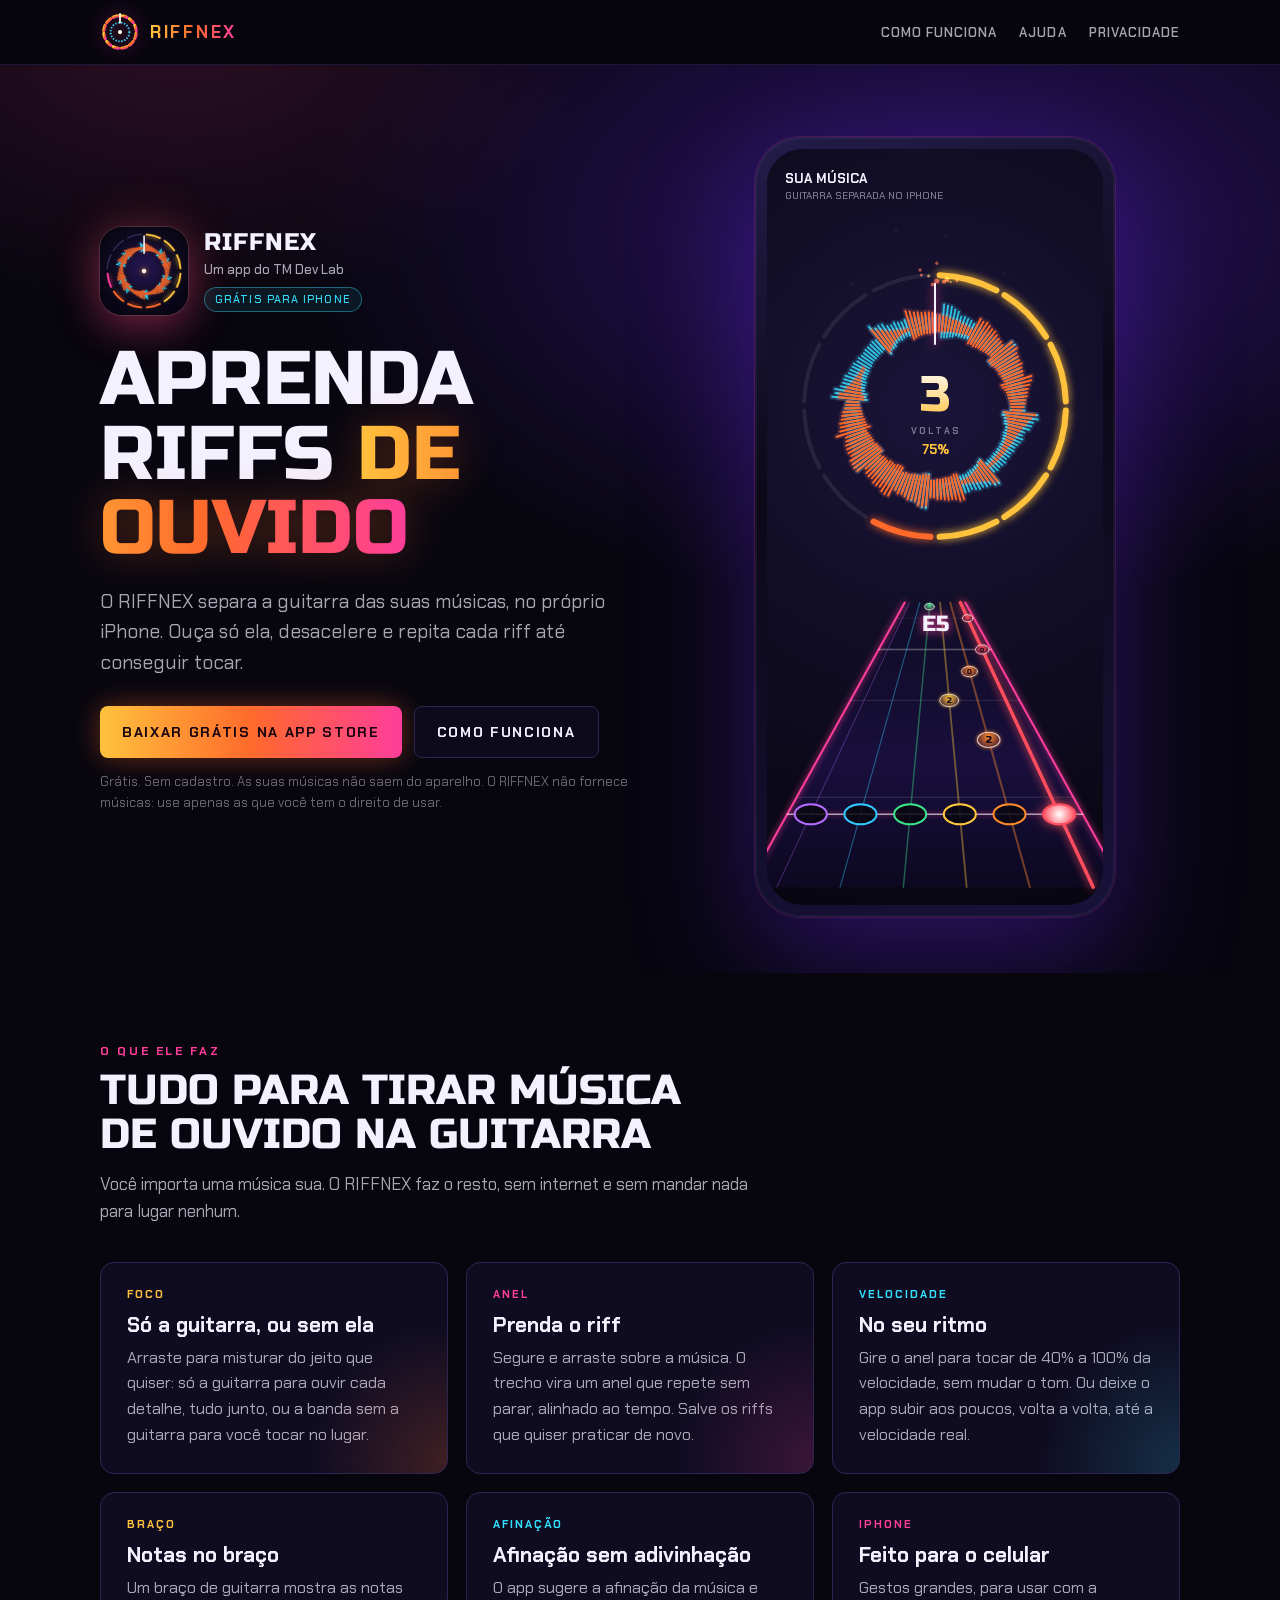
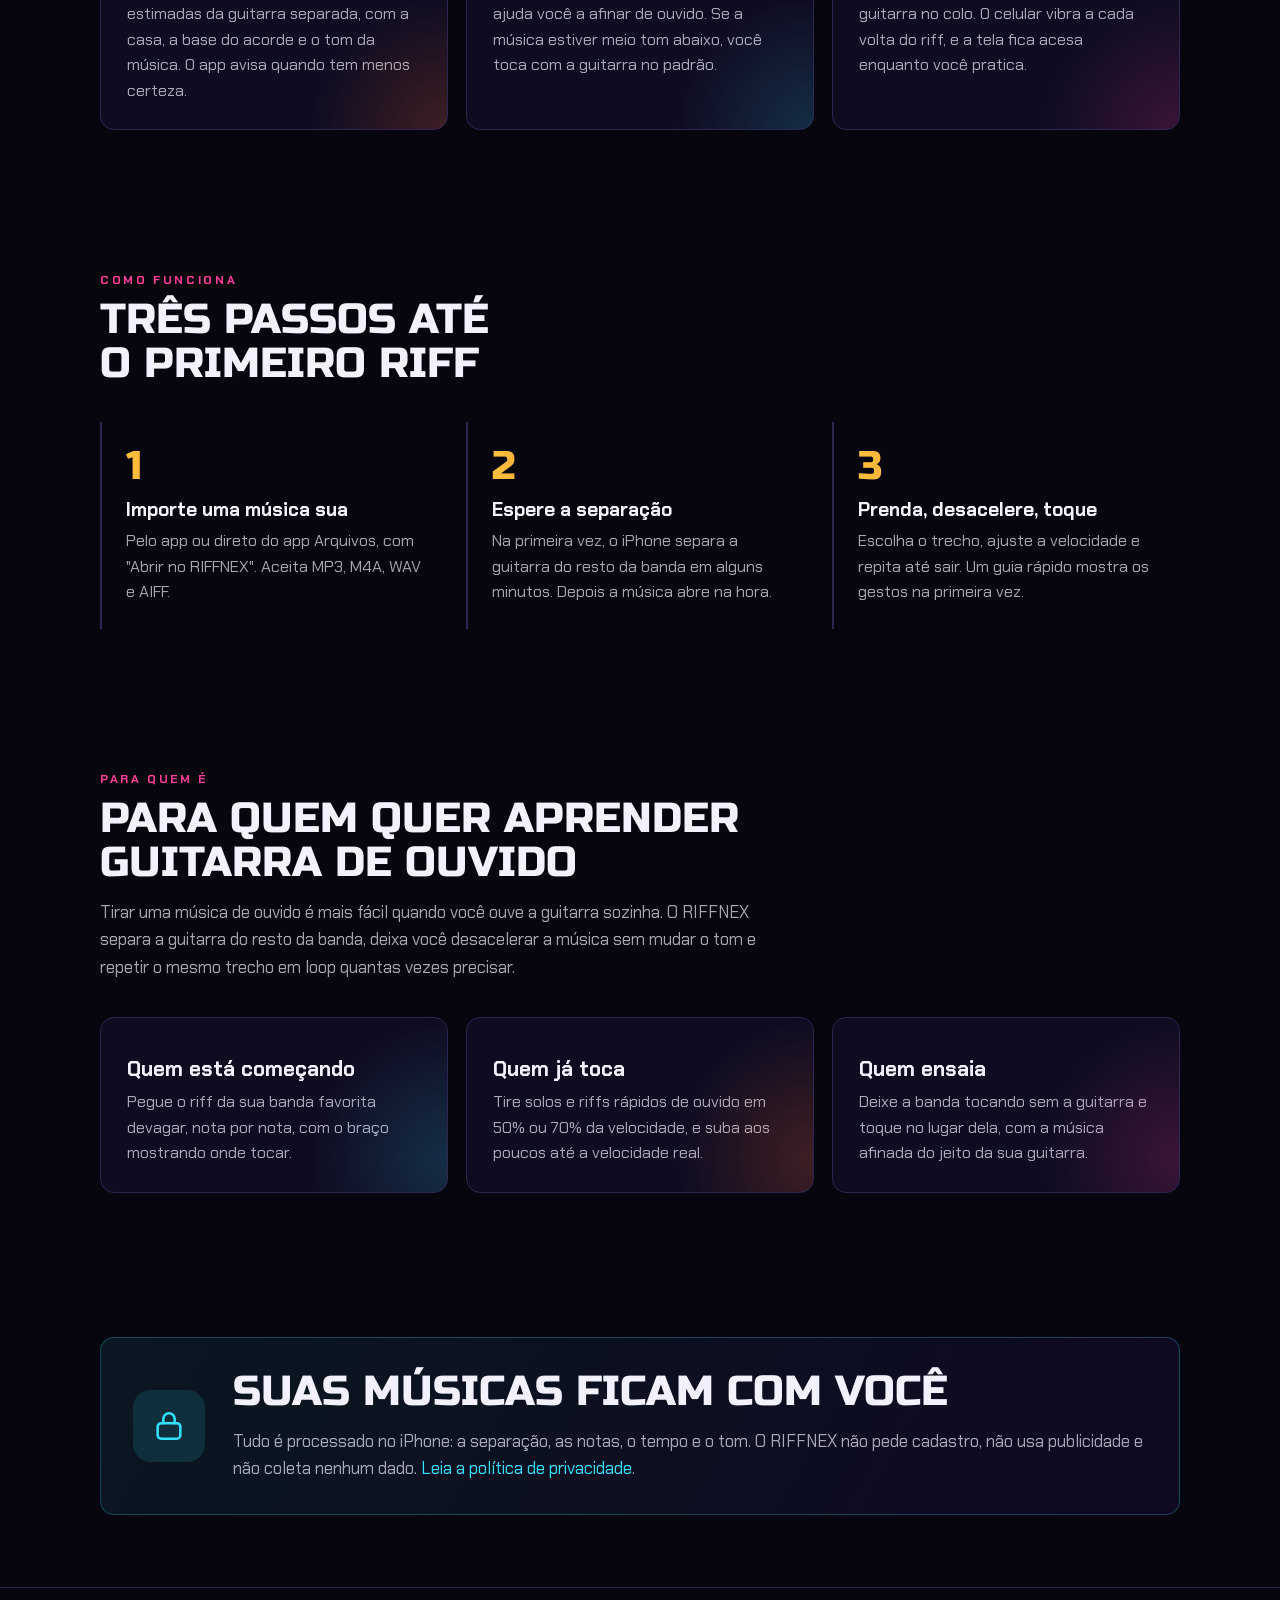
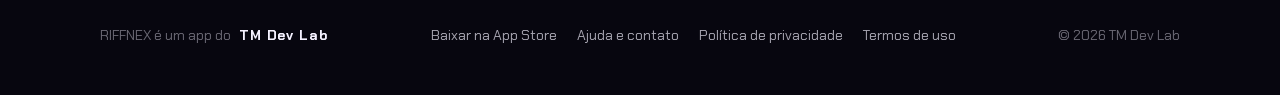
==== commit c33465e1: "Site: link to the App Store listing, Safari smart banner, schema download URL Co-Authored-By: Claude" ====
--- a/site/index.html
+++ b/site/index.html
@@ -9,6 +9,7 @@
 <meta name="theme-color" content="#07060f">
 <meta name="author" content="TM Dev Lab">
 <meta name="color-scheme" content="dark">
+<meta name="apple-itunes-app" content="app-id=6829888708">
 <link rel="canonical" href="https://riffnex.tmdevlab.com/">
 <link rel="icon" type="image/png" href="assets/favicon-64.png">
 <link rel="apple-touch-icon" href="assets/apple-touch-icon.png">
@@ -27,7 +28,7 @@
 <meta name="twitter:title" content="RIFFNEX: aprenda guitarra de ouvido com as suas músicas">
 <meta name="twitter:description" content="App grátis para iPhone que separa a guitarra das suas músicas. Ouça só a guitarra, desacelere sem mudar o tom e repita cada riff em loop até tocar. Tudo no aparelho, sem cadastro.">
 <meta name="twitter:image" content="https://riffnex.tmdevlab.com/assets/og-image.png">
-<script type="application/ld+json">{"@context": "https://schema.org", "@type": "SoftwareApplication", "name": "RIFFNEX", "url": "https://riffnex.tmdevlab.com/", "description": "App para iPhone que separa a guitarra das suas músicas no próprio aparelho, para você ouvir só ela, desacelerar e repetir cada riff até aprender de ouvido.", "applicationCategory": "MusicApplication", "applicationSubCategory": "Educação musical", "operatingSystem": "iOS 27", "inLanguage": "pt-BR", "image": "https://riffnex.tmdevlab.com/assets/icon-512.png", "screenshot": "https://riffnex.tmdevlab.com/assets/og-image.png", "offers": {"@type": "Offer", "price": "0", "priceCurrency": "BRL"}, "featureList": ["Separação da guitarra no iPhone", "Só a guitarra, tudo junto ou a banda sem a guitarra", "Loop de riffs alinhado ao tempo", "Velocidade de 40% a 100% sem mudar o tom", "Braço de guitarra com notas estimadas", "Sugestão de afinação e afinador de ouvido"], "author": {"@type": "Organization", "@id": "https://www.tmdevlab.com/#org", "name": "TM Dev Lab", "url": "https://www.tmdevlab.com"}, "publisher": {"@type": "Organization", "@id": "https://www.tmdevlab.com/#org", "name": "TM Dev Lab", "url": "https://www.tmdevlab.com"}}</script>
+<script type="application/ld+json">{"@context": "https://schema.org", "@type": "SoftwareApplication", "name": "RIFFNEX", "url": "https://riffnex.tmdevlab.com/", "description": "App para iPhone que separa a guitarra das suas músicas no próprio aparelho, para você ouvir só ela, desacelerar e repetir cada riff até aprender de ouvido.", "applicationCategory": "MusicApplication", "applicationSubCategory": "Educação musical", "operatingSystem": "iOS 27", "inLanguage": "pt-BR", "image": "https://riffnex.tmdevlab.com/assets/icon-512.png", "screenshot": "https://riffnex.tmdevlab.com/assets/og-image.png", "offers": {"@type": "Offer", "price": "0", "priceCurrency": "BRL"}, "downloadUrl": "https://apps.apple.com/app/riffnex/id6829888708", "installUrl": "https://apps.apple.com/app/riffnex/id6829888708", "sameAs": ["https://apps.apple.com/app/riffnex/id6829888708"], "featureList": ["Separação da guitarra no iPhone", "Só a guitarra, tudo junto ou a banda sem a guitarra", "Loop de riffs alinhado ao tempo", "Velocidade de 40% a 100% sem mudar o tom", "Braço de guitarra com notas estimadas", "Sugestão de afinação e afinador de ouvido"], "author": {"@type": "Organization", "@id": "https://www.tmdevlab.com/#org", "name": "TM Dev Lab", "url": "https://www.tmdevlab.com"}, "publisher": {"@type": "Organization", "@id": "https://www.tmdevlab.com/#org", "name": "TM Dev Lab", "url": "https://www.tmdevlab.com"}}</script>
 <script type="application/ld+json">{"@context": "https://schema.org", "@type": "WebSite", "name": "RIFFNEX", "url": "https://riffnex.tmdevlab.com/", "inLanguage": "pt-BR", "publisher": {"@type": "Organization", "@id": "https://www.tmdevlab.com/#org", "name": "TM Dev Lab", "url": "https://www.tmdevlab.com"}}</script>
 <link rel="preconnect" href="https://fonts.googleapis.com">
 <link rel="preconnect" href="https://fonts.gstatic.com" crossorigin>
@@ -66,7 +67,7 @@
       <h1>Aprenda riffs <span class="glow">de ouvido</span></h1>
       <p class="lead">O RIFFNEX separa a guitarra das suas músicas, no próprio iPhone. Ouça só ela, desacelere e repita cada riff até conseguir tocar.</p>
       <div class="cta">
-        <span class="btn primary soon" role="text">Em breve na App Store</span>
+        <a class="btn primary" href="https://apps.apple.com/app/riffnex/id6829888708" rel="noopener">Baixar grátis na App Store</a>
         <a class="btn ghost" href="#como-funciona">Como funciona</a>
       </div>
       <p class="note">Grátis. Sem cadastro. As suas músicas não saem do aparelho. O RIFFNEX não fornece músicas: use apenas as que você tem o direito de usar.</p>
@@ -175,6 +176,7 @@
   <div class="wrap">
     <span class="lab">RIFFNEX é um app do <a href="https://www.tmdevlab.com"><strong>TM Dev Lab</strong></a></span>
     <nav aria-label="Rodapé">
+      <a href="https://apps.apple.com/app/riffnex/id6829888708" rel="noopener">Baixar na App Store</a>
       <a href="suporte/">Ajuda e contato</a>
       <a href="privacidade/">Política de privacidade</a>
       <a href="termos/">Termos de uso</a>
